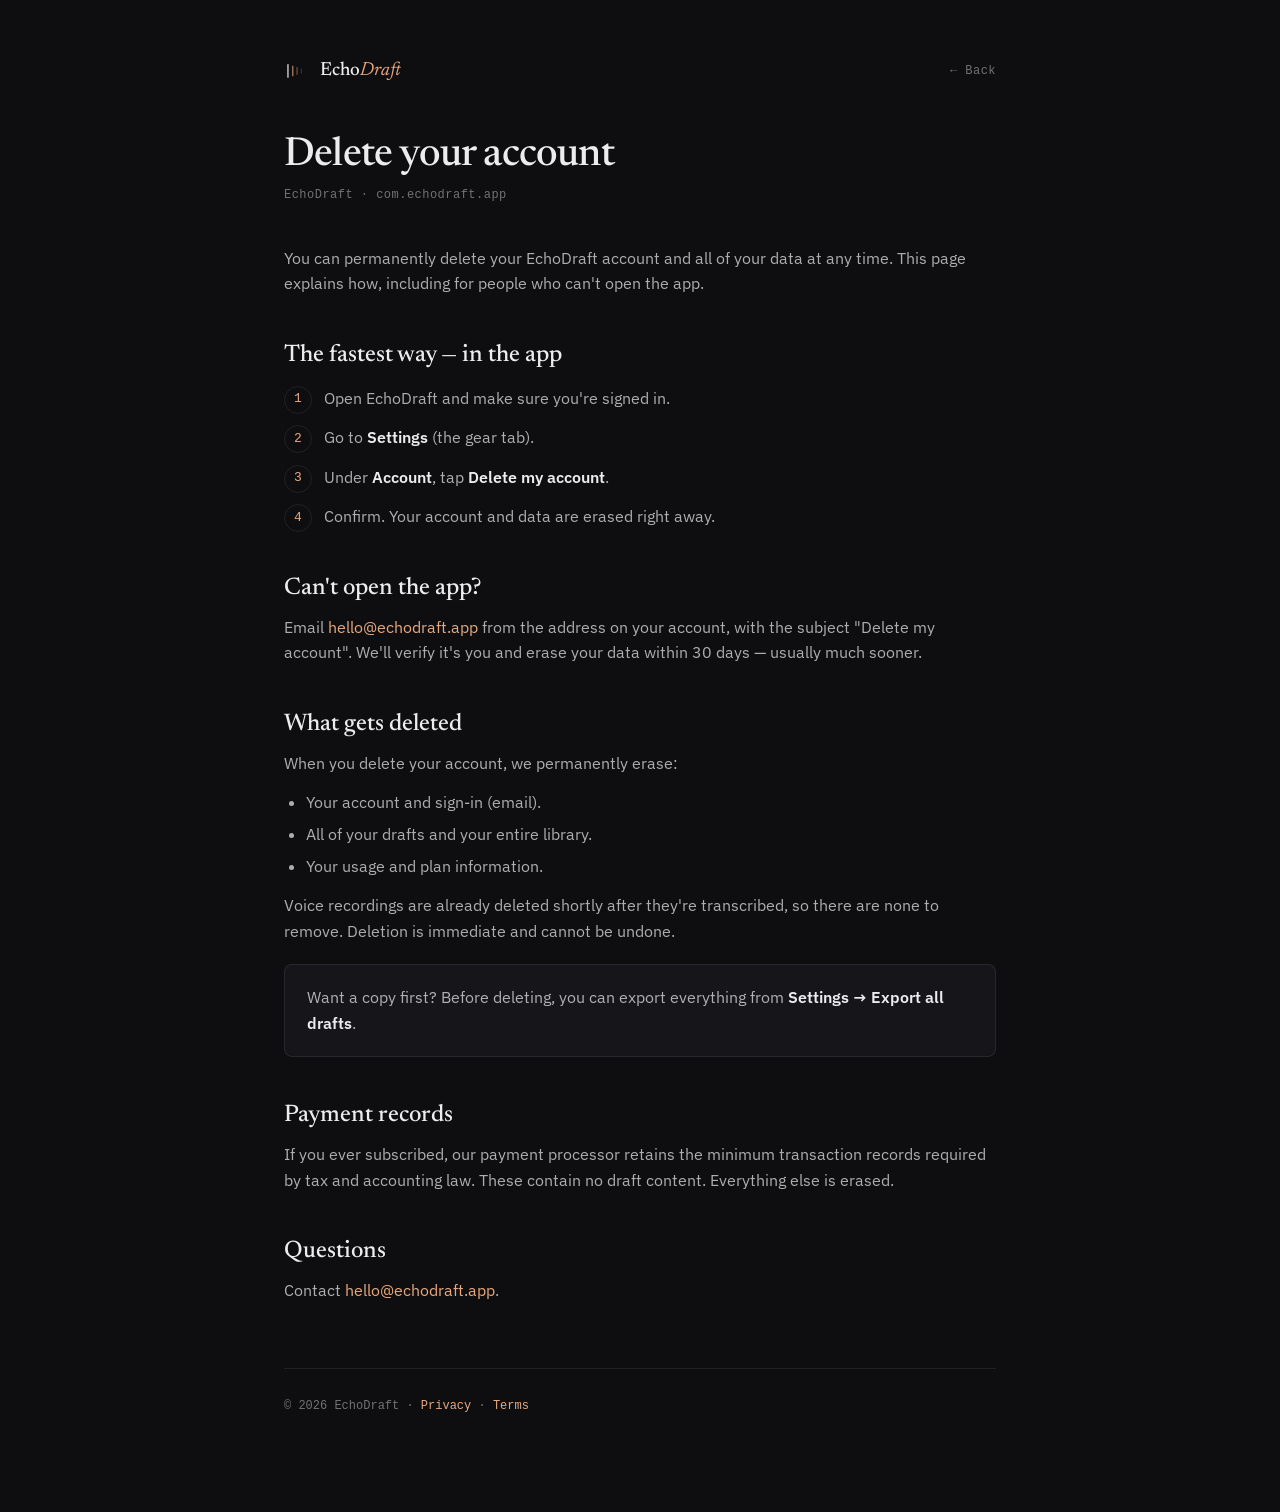
==== delete-account.html @ 30ced1e8 "Add Privacy Policy, Terms, and public Delete-account pages; wire footer links" ====
<!doctype html>
<html lang="en">
<head>
<meta charset="utf-8" />
<meta name="viewport" content="width=device-width, initial-scale=1" />
<title>Delete your account — EchoDraft</title>
<meta name="robots" content="index,follow" />
<meta name="description" content="How to permanently delete your EchoDraft account and all your data." />
<link rel="icon" href="/favicon.svg" type="image/svg+xml" />
<link rel="preconnect" href="https://fonts.googleapis.com" />
<link rel="preconnect" href="https://fonts.gstatic.com" crossorigin />
<link href="https://fonts.googleapis.com/css2?family=Newsreader:ital,wght@0,400;0,500;1,400&family=IBM+Plex+Sans:wght@400;500;600&display=swap" rel="stylesheet" />
<link rel="stylesheet" href="/legal.css" />
</head>
<body>
<div class="wrap">
  <nav class="nav">
    <svg class="mark" viewBox="0 0 100 100" aria-hidden="true">
      <rect x="14" y="22" width="5" height="56" rx="1" fill="#ECECEE"/>
      <rect x="34" y="28" width="5" height="44" rx="1" fill="#E8A87C" opacity="0.78"/>
      <rect x="52" y="34" width="5" height="32" rx="1" fill="#E8A87C" opacity="0.45"/>
      <rect x="70" y="40" width="5" height="20" rx="1" fill="#E8A87C" opacity="0.22"/>
    </svg>
    <span class="wordmark">Echo<em>Draft</em></span>
    <a class="back" href="/">← Back</a>
  </nav>

  <h1>Delete your account</h1>
  <p class="updated">EchoDraft · com.echodraft.app</p>

  <p>You can permanently delete your EchoDraft account and all of your data at any time. This page explains how, including for people who can't open the app.</p>

  <h2>The fastest way — in the app</h2>
  <ol class="steps">
    <li>Open EchoDraft and make sure you're signed in.</li>
    <li>Go to <strong>Settings</strong> (the gear tab).</li>
    <li>Under <strong>Account</strong>, tap <strong>Delete my account</strong>.</li>
    <li>Confirm. Your account and data are erased right away.</li>
  </ol>

  <h2>Can't open the app?</h2>
  <p>Email <a href="mailto:hello@echodraft.app?subject=Delete%20my%20account">hello@echodraft.app</a> from the address on your account, with the subject "Delete my account". We'll verify it's you and erase your data within 30 days — usually much sooner.</p>

  <h2>What gets deleted</h2>
  <p>When you delete your account, we permanently erase:</p>
  <ul>
    <li>Your account and sign-in (email).</li>
    <li>All of your drafts and your entire library.</li>
    <li>Your usage and plan information.</li>
  </ul>
  <p>Voice recordings are already deleted shortly after they're transcribed, so there are none to remove. Deletion is immediate and cannot be undone.</p>

  <div class="callout">
    <p>Want a copy first? Before deleting, you can export everything from <strong>Settings → Export all drafts</strong>.</p>
  </div>

  <h2>Payment records</h2>
  <p>If you ever subscribed, our payment processor retains the minimum transaction records required by tax and accounting law. These contain no draft content. Everything else is erased.</p>

  <h2>Questions</h2>
  <p>Contact <a href="mailto:hello@echodraft.app">hello@echodraft.app</a>.</p>

  <footer>© <span id="y"></span> EchoDraft · <a href="/privacy">Privacy</a> · <a href="/terms">Terms</a></footer>
</div>
<script>document.getElementById("y").textContent = new Date().getFullYear();</script>
</body>
</html>
---- legal.css ----
/* legal.css — shared styling for Privacy, Terms, Delete-account pages.
   Matches the EchoDraft brand (warm-dark + brass, Newsreader serif). */
:root {
  --bg: #0e0e10;
  --bg-raised: #16161a;
  --paper: #ececee;
  --paper-2: rgba(236, 236, 238, 0.72);
  --paper-3: rgba(236, 236, 238, 0.45);
  --brass: #e8a87c;
  --hairline: rgba(255, 255, 255, 0.08);
  --serif: "Newsreader", Georgia, "Times New Roman", serif;
  --ui: "IBM Plex Sans", -apple-system, BlinkMacSystemFont, "Segoe UI", Roboto, sans-serif;
  --mono: ui-monospace, "IBM Plex Mono", SFMono-Regular, Menlo, monospace;
}
* { box-sizing: border-box; }
html { scroll-behavior: smooth; }
body {
  margin: 0;
  background: var(--bg);
  color: var(--paper);
  font-family: var(--ui);
  font-size: 16px;
  line-height: 1.6;
  -webkit-font-smoothing: antialiased;
}
a { color: var(--brass); text-decoration: none; }
a:hover { color: var(--paper); }
.wrap { max-width: 760px; margin: 0 auto; padding: 56px 24px 96px; }
.nav { display: flex; align-items: center; gap: 12px; margin-bottom: 48px; }
.nav .mark { width: 24px; height: 24px; }
.nav .wordmark { font-family: var(--serif); font-size: 19px; font-weight: 500; }
.nav .wordmark em { font-style: italic; color: var(--brass); font-weight: 400; }
.nav .back { margin-left: auto; font-family: var(--mono); font-size: 12px; letter-spacing: 0.04em; color: var(--paper-3); }
.nav .back:hover { color: var(--paper); }
h1 { font-family: var(--serif); font-weight: 500; font-size: 40px; line-height: 1.1; letter-spacing: -0.02em; margin: 0 0 8px; }
.updated { font-family: var(--mono); font-size: 12px; letter-spacing: 0.04em; color: var(--paper-3); margin: 0 0 40px; }
h2 { font-family: var(--serif); font-weight: 500; font-size: 24px; line-height: 1.2; margin: 44px 0 12px; }
h3 { font-family: var(--ui); font-weight: 600; font-size: 16px; margin: 28px 0 6px; color: var(--paper); }
p, li { color: var(--paper-2); }
p { margin: 0 0 14px; }
ul { margin: 0 0 14px; padding-left: 22px; }
li { margin: 6px 0; }
strong { color: var(--paper); font-weight: 600; }
code { font-family: var(--mono); font-size: 13px; color: var(--brass); background: rgba(232,168,124,0.08); padding: 2px 6px; border-radius: 3px; }
.callout { background: var(--bg-raised); border: 1px solid var(--hairline); border-radius: 8px; padding: 20px 22px; margin: 20px 0; }
.callout p:last-child { margin-bottom: 0; }
.placeholder { color: var(--brass); font-family: var(--mono); font-size: 0.92em; }
.steps { counter-reset: step; list-style: none; padding-left: 0; }
.steps li { counter-increment: step; padding-left: 40px; position: relative; margin: 14px 0; }
.steps li::before { content: counter(step); position: absolute; left: 0; top: 0; width: 26px; height: 26px; border: 1px solid var(--hairline); border-radius: 50%; display: flex; align-items: center; justify-content: center; font-family: var(--mono); font-size: 13px; color: var(--brass); }
footer { margin-top: 64px; padding-top: 28px; border-top: 1px solid var(--hairline); font-family: var(--mono); font-size: 12px; color: var(--paper-3); }
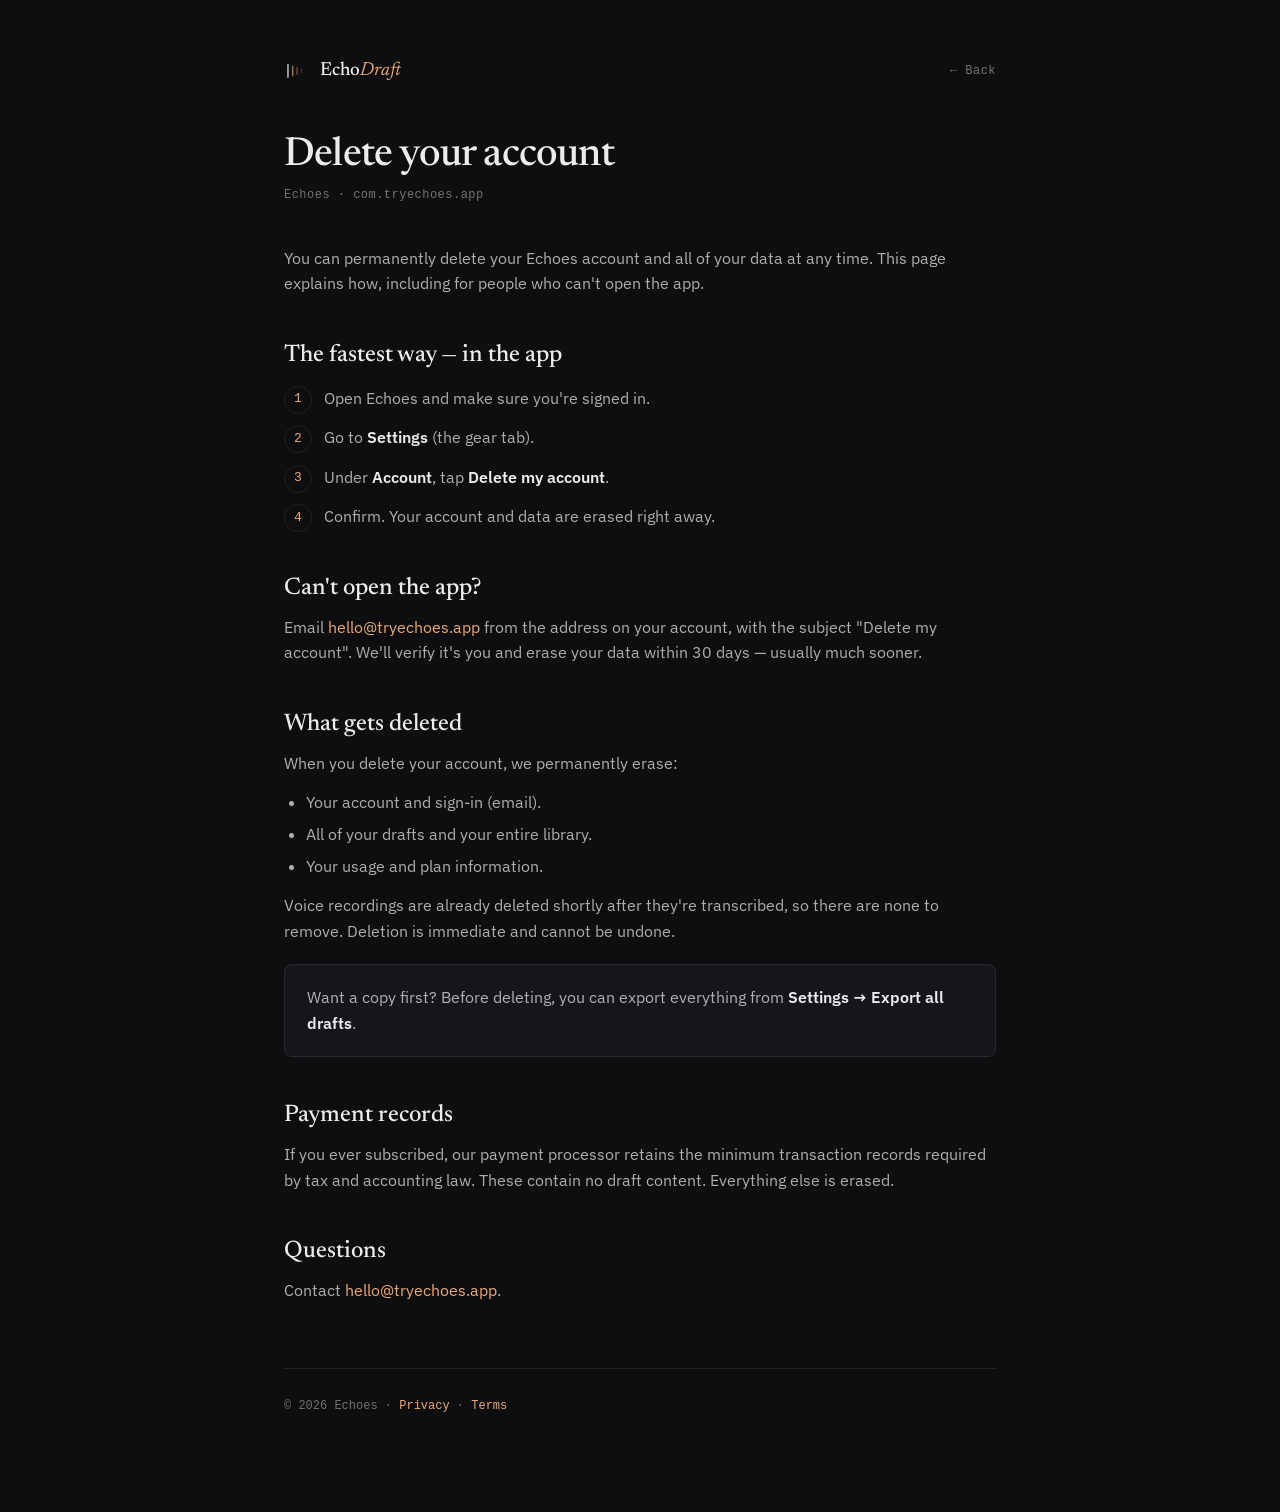
==== commit e540e6c0: "rebrand: EchoDraft → Echoes; wire tryechoes.app; fill legal name + date - All user-facing 'EchoDraft" ====
--- a/delete-account.html
+++ b/delete-account.html
@@ -3,9 +3,9 @@
 <head>
 <meta charset="utf-8" />
 <meta name="viewport" content="width=device-width, initial-scale=1" />
-<title>Delete your account — EchoDraft</title>
+<title>Delete your account — Echoes</title>
 <meta name="robots" content="index,follow" />
-<meta name="description" content="How to permanently delete your EchoDraft account and all your data." />
+<meta name="description" content="How to permanently delete your Echoes account and all your data." />
 <link rel="icon" href="/favicon.svg" type="image/svg+xml" />
 <link rel="preconnect" href="https://fonts.googleapis.com" />
 <link rel="preconnect" href="https://fonts.gstatic.com" crossorigin />
@@ -26,20 +26,20 @@
   </nav>
 
   <h1>Delete your account</h1>
-  <p class="updated">EchoDraft · com.echodraft.app</p>
+  <p class="updated">Echoes · com.tryechoes.app</p>
 
-  <p>You can permanently delete your EchoDraft account and all of your data at any time. This page explains how, including for people who can't open the app.</p>
+  <p>You can permanently delete your Echoes account and all of your data at any time. This page explains how, including for people who can't open the app.</p>
 
   <h2>The fastest way — in the app</h2>
   <ol class="steps">
-    <li>Open EchoDraft and make sure you're signed in.</li>
+    <li>Open Echoes and make sure you're signed in.</li>
     <li>Go to <strong>Settings</strong> (the gear tab).</li>
     <li>Under <strong>Account</strong>, tap <strong>Delete my account</strong>.</li>
     <li>Confirm. Your account and data are erased right away.</li>
   </ol>
 
   <h2>Can't open the app?</h2>
-  <p>Email <a href="mailto:hello@echodraft.app?subject=Delete%20my%20account">hello@echodraft.app</a> from the address on your account, with the subject "Delete my account". We'll verify it's you and erase your data within 30 days — usually much sooner.</p>
+  <p>Email <a href="mailto:hello@tryechoes.app?subject=Delete%20my%20account">hello@tryechoes.app</a> from the address on your account, with the subject "Delete my account". We'll verify it's you and erase your data within 30 days — usually much sooner.</p>
 
   <h2>What gets deleted</h2>
   <p>When you delete your account, we permanently erase:</p>
@@ -58,9 +58,9 @@
   <p>If you ever subscribed, our payment processor retains the minimum transaction records required by tax and accounting law. These contain no draft content. Everything else is erased.</p>
 
   <h2>Questions</h2>
-  <p>Contact <a href="mailto:hello@echodraft.app">hello@echodraft.app</a>.</p>
+  <p>Contact <a href="mailto:hello@tryechoes.app">hello@tryechoes.app</a>.</p>
 
-  <footer>© <span id="y"></span> EchoDraft · <a href="/privacy">Privacy</a> · <a href="/terms">Terms</a></footer>
+  <footer>© <span id="y"></span> Echoes · <a href="/privacy">Privacy</a> · <a href="/terms">Terms</a></footer>
 </div>
 <script>document.getElementById("y").textContent = new Date().getFullYear();</script>
 </body>
--- a/legal.css
+++ b/legal.css
@@ -1,5 +1,5 @@
 /* legal.css — shared styling for Privacy, Terms, Delete-account pages.
-   Matches the EchoDraft brand (warm-dark + brass, Newsreader serif). */
+   Matches the Echoes brand (warm-dark + brass, Newsreader serif). */
 :root {
   --bg: #0e0e10;
   --bg-raised: #16161a;
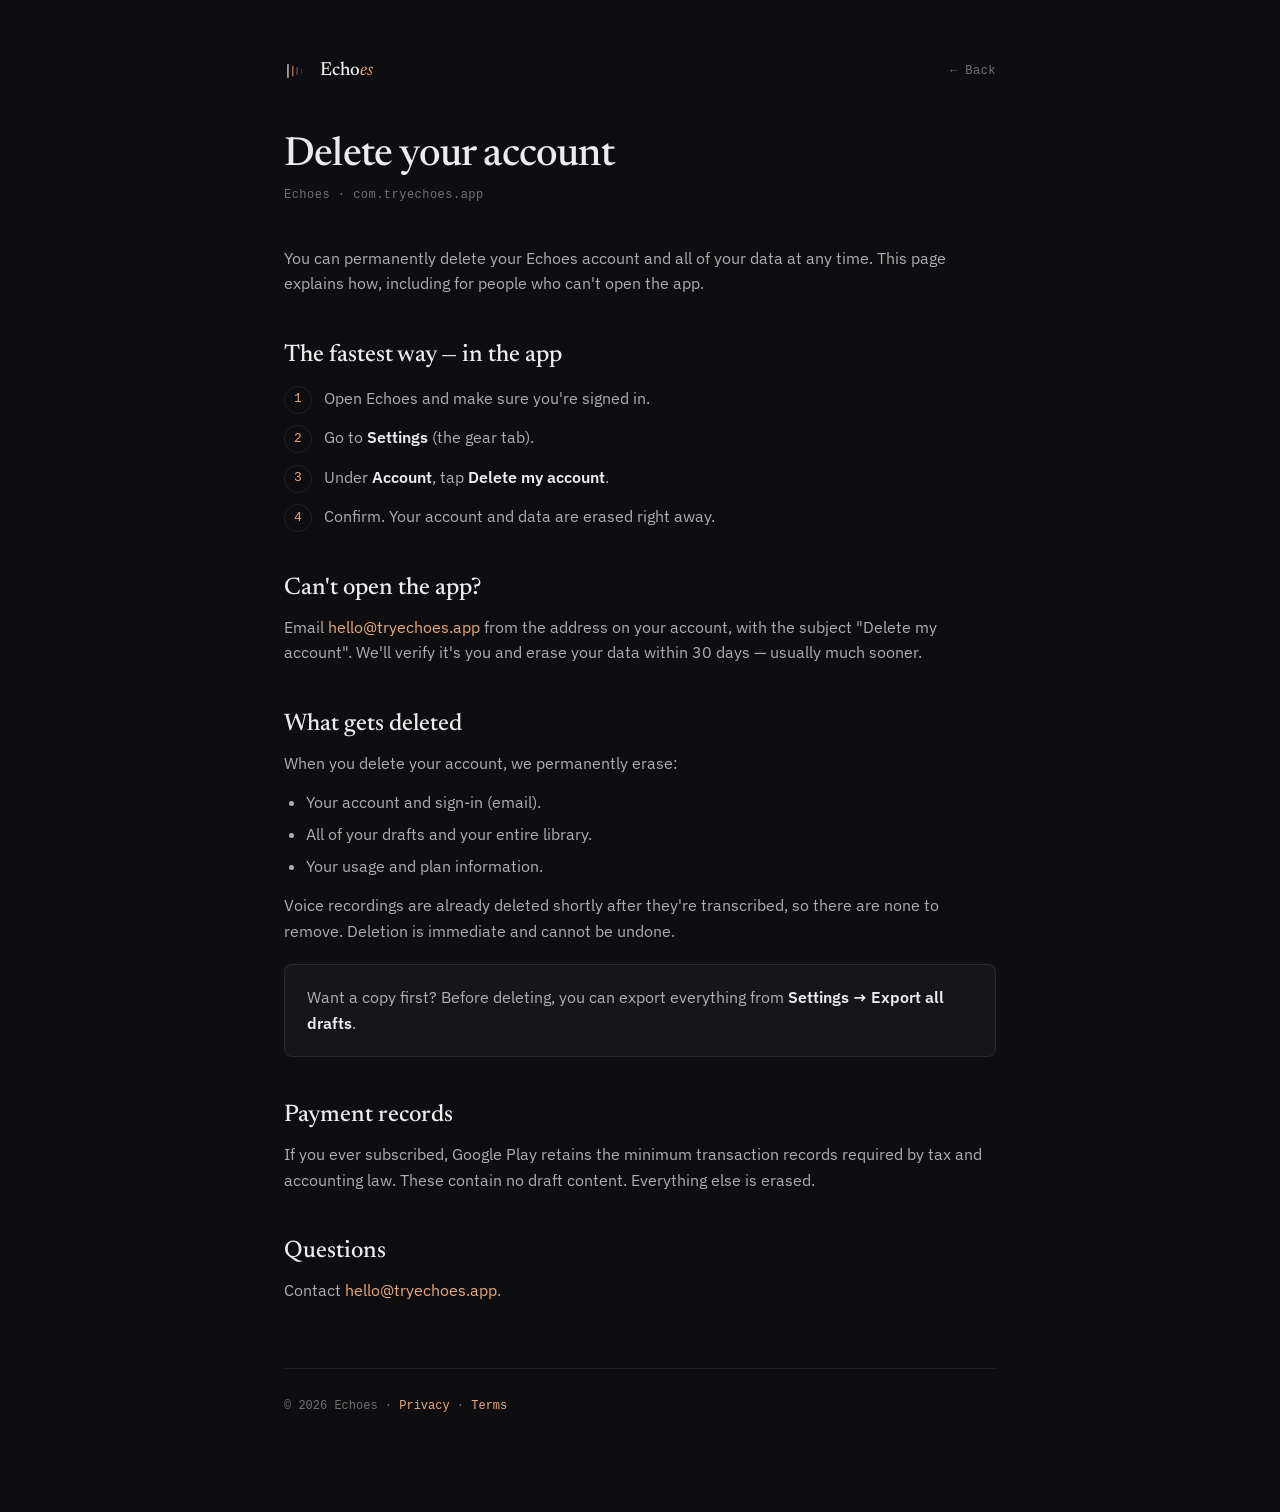
==== commit bebf3f2d: "legal: fix wordmark logo Echo<em>Draft</em> → Echo<em>es</em> (rename missed the split tspan) Header" ====
--- a/delete-account.html
+++ b/delete-account.html
@@ -21,7 +21,7 @@
       <rect x="52" y="34" width="5" height="32" rx="1" fill="#E8A87C" opacity="0.45"/>
       <rect x="70" y="40" width="5" height="20" rx="1" fill="#E8A87C" opacity="0.22"/>
     </svg>
-    <span class="wordmark">Echo<em>Draft</em></span>
+    <span class="wordmark">Echo<em>es</em></span>
     <a class="back" href="/">← Back</a>
   </nav>
 
@@ -55,7 +55,7 @@
   </div>
 
   <h2>Payment records</h2>
-  <p>If you ever subscribed, our payment processor retains the minimum transaction records required by tax and accounting law. These contain no draft content. Everything else is erased.</p>
+  <p>If you ever subscribed, Google Play retains the minimum transaction records required by tax and accounting law. These contain no draft content. Everything else is erased.</p>
 
   <h2>Questions</h2>
   <p>Contact <a href="mailto:hello@tryechoes.app">hello@tryechoes.app</a>.</p>
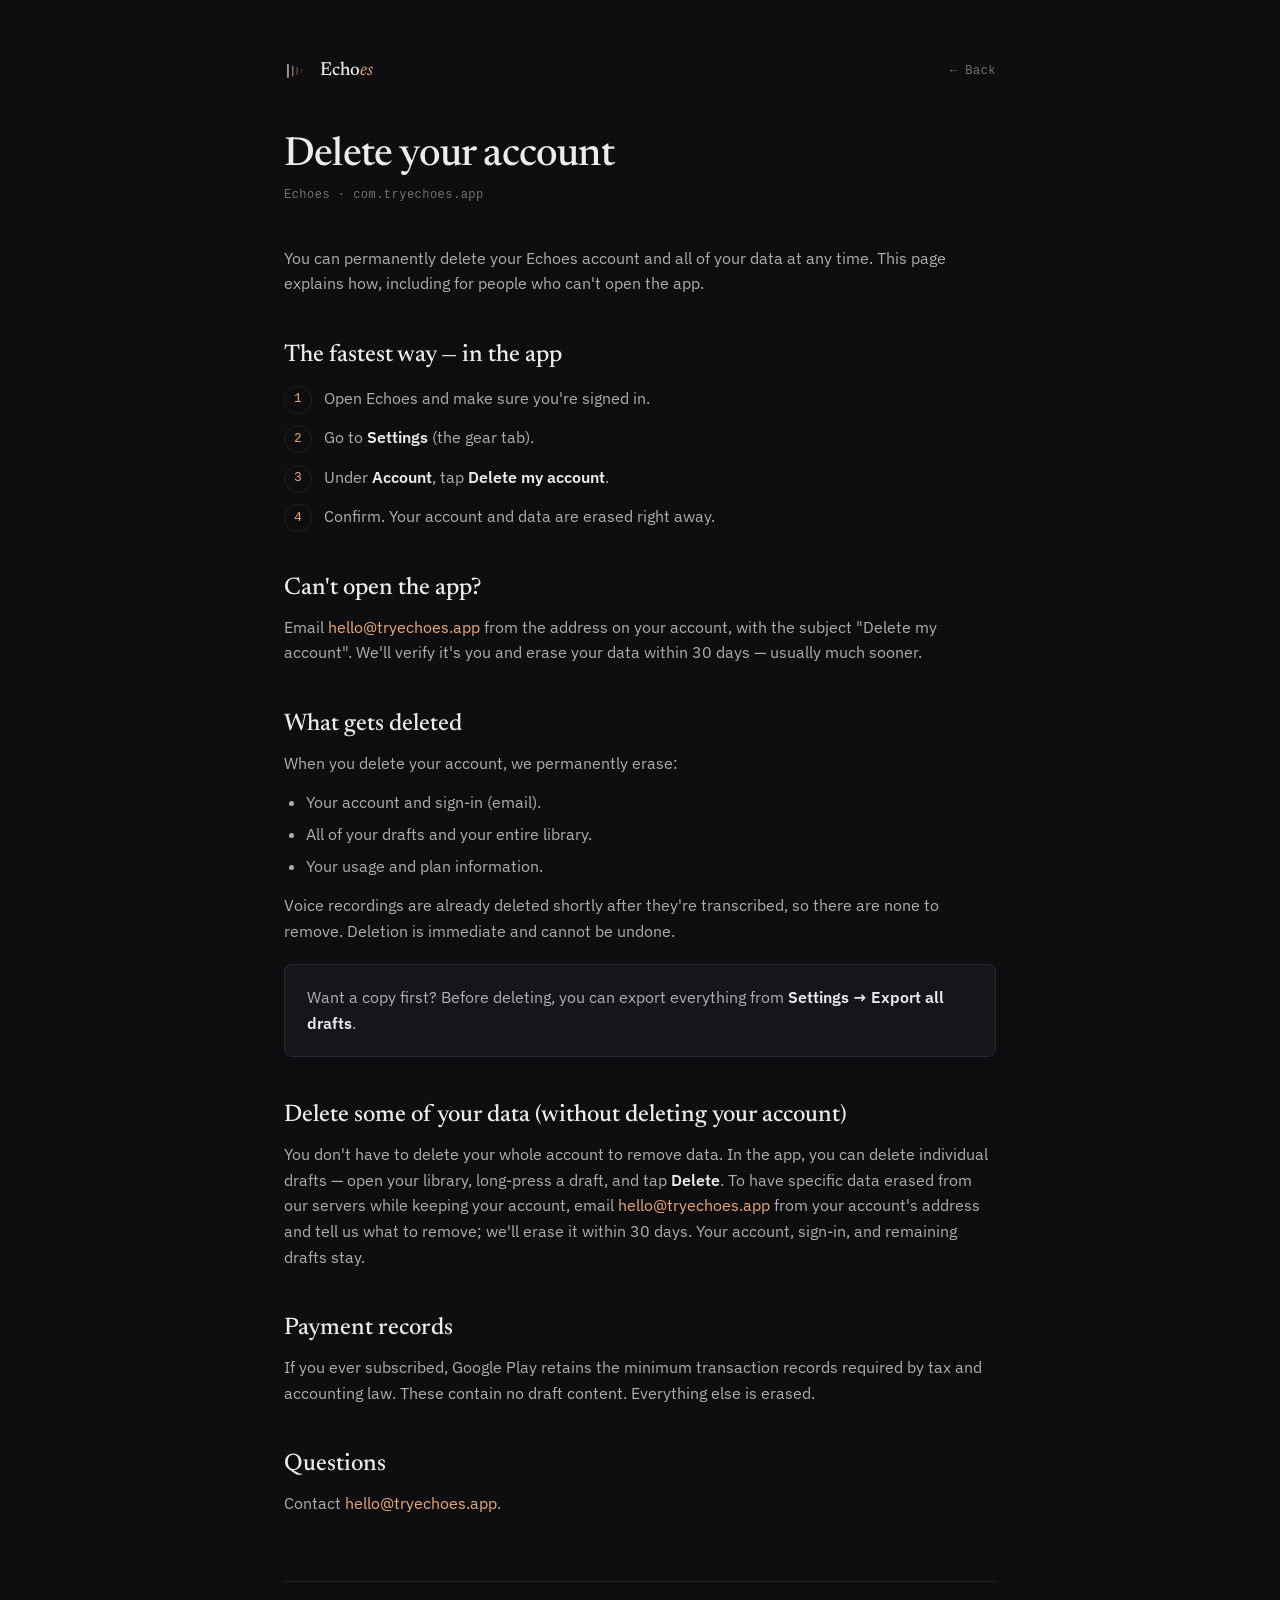
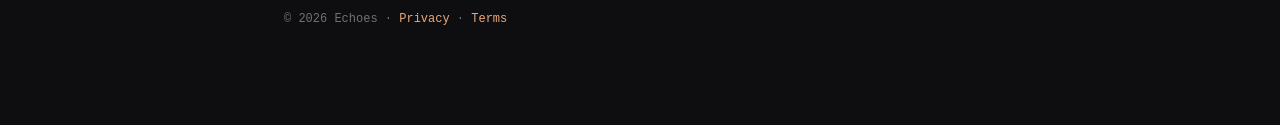
==== commit feaec646: "legal: add 'delete some of your data' section so /delete-account serves the Data-deletion URL too Co" ====
--- a/delete-account.html
+++ b/delete-account.html
@@ -54,6 +54,9 @@
     <p>Want a copy first? Before deleting, you can export everything from <strong>Settings → Export all drafts</strong>.</p>
   </div>
 
+  <h2>Delete some of your data (without deleting your account)</h2>
+  <p>You don't have to delete your whole account to remove data. In the app, you can delete individual drafts — open your library, long-press a draft, and tap <strong>Delete</strong>. To have specific data erased from our servers while keeping your account, email <a href="mailto:hello@tryechoes.app?subject=Delete%20some%20of%20my%20data">hello@tryechoes.app</a> from your account's address and tell us what to remove; we'll erase it within 30 days. Your account, sign-in, and remaining drafts stay.</p>
+
   <h2>Payment records</h2>
   <p>If you ever subscribed, Google Play retains the minimum transaction records required by tax and accounting law. These contain no draft content. Everything else is erased.</p>
 
